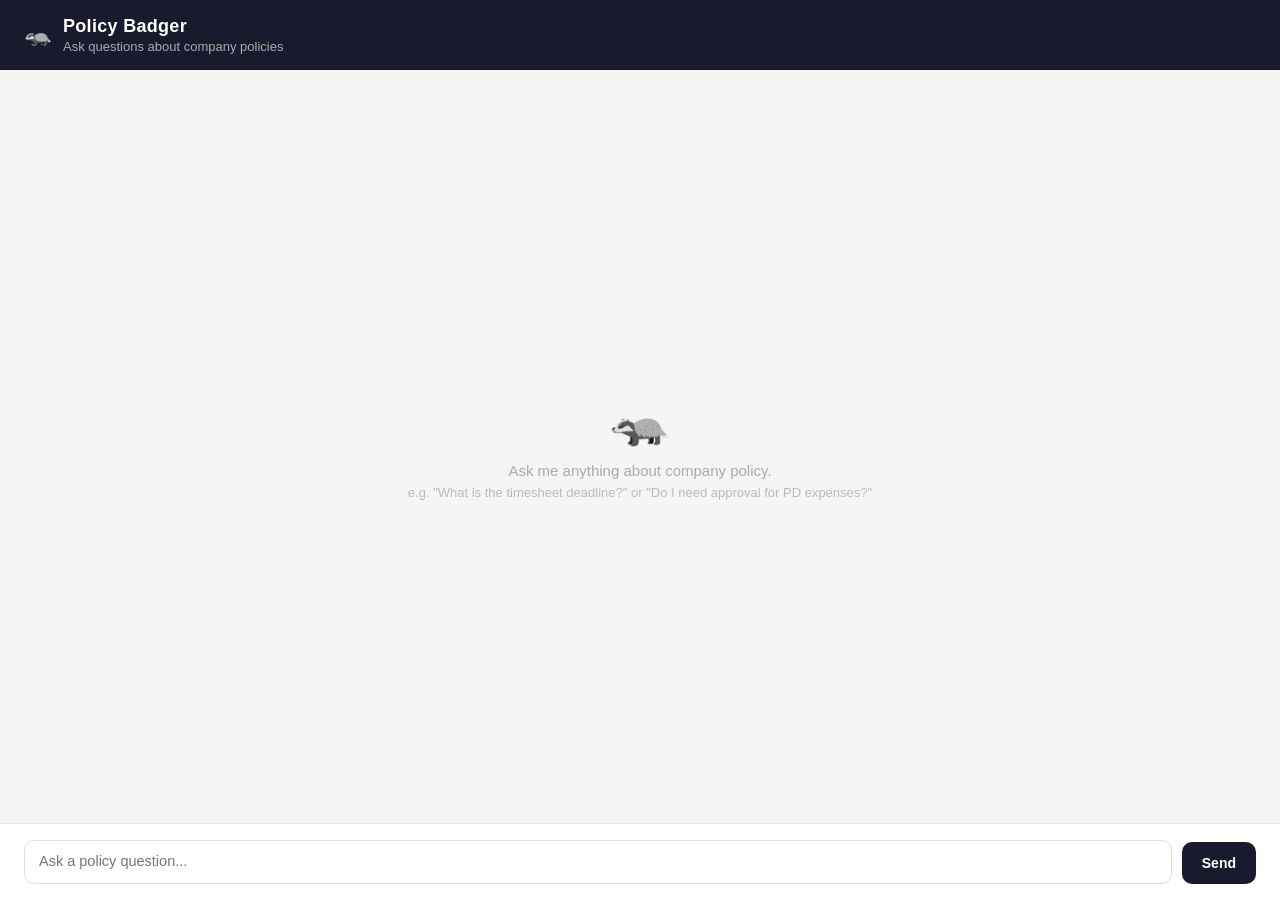
==== public/index.html @ b192db94 "feat: replace Streamlit with minimal FastAPI + HTML chat UI - Remove all old Streamlit/vector-store/" ====
<!DOCTYPE html>
<html lang="en">
<head>
  <meta charset="UTF-8" />
  <meta name="viewport" content="width=device-width, initial-scale=1.0" />
  <title>Policy Badger</title>
  <style>
    *, *::before, *::after { box-sizing: border-box; margin: 0; padding: 0; }

    body {
      font-family: -apple-system, BlinkMacSystemFont, "Segoe UI", Roboto, sans-serif;
      background: #f5f5f5;
      display: flex;
      flex-direction: column;
      height: 100vh;
      color: #1a1a1a;
    }

    header {
      background: #1a1a2e;
      color: #fff;
      padding: 16px 24px;
      display: flex;
      align-items: center;
      gap: 12px;
      flex-shrink: 0;
    }

    header .badge {
      font-size: 22px;
    }

    header h1 {
      font-size: 18px;
      font-weight: 600;
      letter-spacing: 0.3px;
    }

    header p {
      font-size: 13px;
      color: #aaa;
      margin-top: 2px;
    }

    #chat {
      flex: 1;
      overflow-y: auto;
      padding: 24px;
      display: flex;
      flex-direction: column;
      gap: 16px;
    }

    .message {
      max-width: 720px;
      width: fit-content;
      padding: 12px 16px;
      border-radius: 12px;
      font-size: 14.5px;
      line-height: 1.6;
      white-space: pre-wrap;
    }

    .message.user {
      background: #1a1a2e;
      color: #fff;
      align-self: flex-end;
      border-bottom-right-radius: 4px;
    }

    .message.bot {
      background: #fff;
      color: #1a1a1a;
      align-self: flex-start;
      border-bottom-left-radius: 4px;
      box-shadow: 0 1px 3px rgba(0,0,0,0.08);
    }

    .message.bot .meta {
      font-size: 11px;
      color: #999;
      margin-top: 8px;
    }

    .message.error {
      background: #fff0f0;
      color: #c0392b;
      align-self: flex-start;
      border-bottom-left-radius: 4px;
    }

    .thinking {
      background: #fff;
      color: #999;
      align-self: flex-start;
      border-bottom-left-radius: 4px;
      box-shadow: 0 1px 3px rgba(0,0,0,0.08);
      padding: 12px 16px;
      border-radius: 12px;
      font-size: 14px;
      font-style: italic;
      animation: pulse 1.2s ease-in-out infinite;
    }

    @keyframes pulse {
      0%, 100% { opacity: 1; }
      50% { opacity: 0.5; }
    }

    .empty-state {
      margin: auto;
      text-align: center;
      color: #aaa;
    }

    .empty-state .icon { font-size: 48px; margin-bottom: 12px; }
    .empty-state p { font-size: 15px; }
    .empty-state .hint { font-size: 13px; margin-top: 6px; color: #bbb; }

    #input-area {
      flex-shrink: 0;
      background: #fff;
      border-top: 1px solid #e5e5e5;
      padding: 16px 24px;
      display: flex;
      gap: 10px;
      align-items: flex-end;
    }

    #question {
      flex: 1;
      border: 1px solid #ddd;
      border-radius: 10px;
      padding: 10px 14px;
      font-size: 14.5px;
      font-family: inherit;
      resize: none;
      max-height: 140px;
      outline: none;
      transition: border-color 0.15s;
      line-height: 1.5;
    }

    #question:focus { border-color: #1a1a2e; }

    #send {
      background: #1a1a2e;
      color: #fff;
      border: none;
      border-radius: 10px;
      padding: 10px 20px;
      font-size: 14px;
      font-weight: 600;
      cursor: pointer;
      transition: background 0.15s;
      height: 42px;
      white-space: nowrap;
    }

    #send:hover { background: #2d2d5e; }
    #send:disabled { background: #aaa; cursor: not-allowed; }
  </style>
</head>
<body>
  <header>
    <div class="badge">🦡</div>
    <div>
      <h1>Policy Badger</h1>
      <p>Ask questions about company policies</p>
    </div>
  </header>

  <div id="chat">
    <div class="empty-state" id="empty">
      <div class="icon">🦡</div>
      <p>Ask me anything about company policy.</p>
      <p class="hint">e.g. "What is the timesheet deadline?" or "Do I need approval for PD expenses?"</p>
    </div>
  </div>

  <div id="input-area">
    <textarea id="question" rows="1" placeholder="Ask a policy question..." maxlength="1000"></textarea>
    <button id="send" onclick="sendQuestion()">Send</button>
  </div>

  <script>
    const chat = document.getElementById('chat');
    const input = document.getElementById('question');
    const btn = document.getElementById('send');
    const empty = document.getElementById('empty');

    // Auto-resize textarea
    input.addEventListener('input', () => {
      input.style.height = 'auto';
      input.style.height = Math.min(input.scrollHeight, 140) + 'px';
    });

    // Send on Enter (Shift+Enter for newline)
    input.addEventListener('keydown', e => {
      if (e.key === 'Enter' && !e.shiftKey) {
        e.preventDefault();
        sendQuestion();
      }
    });

    function appendMessage(text, type, meta) {
      if (empty) empty.style.display = 'none';
      const div = document.createElement('div');
      div.className = 'message ' + type;
      div.textContent = text;
      if (meta) {
        const m = document.createElement('div');
        m.className = 'meta';
        m.textContent = meta;
        div.appendChild(m);
      }
      chat.appendChild(div);
      chat.scrollTop = chat.scrollHeight;
      return div;
    }

    async function sendQuestion() {
      const q = input.value.trim();
      if (!q) return;

      appendMessage(q, 'user');
      input.value = '';
      input.style.height = 'auto';
      btn.disabled = true;

      const thinking = document.createElement('div');
      thinking.className = 'thinking';
      thinking.textContent = 'Searching policies...';
      chat.appendChild(thinking);
      chat.scrollTop = chat.scrollHeight;

      try {
        const res = await fetch('/ask', {
          method: 'POST',
          headers: { 'Content-Type': 'application/json' },
          body: JSON.stringify({ question: q }),
        });
        const data = await res.json();
        thinking.remove();

        if (data.error) {
          appendMessage('Error: ' + data.error, 'error');
        } else {
          const meta = data.rows_found != null
            ? `${data.rows_found} policy row${data.rows_found !== 1 ? 's' : ''} found`
            : null;
          appendMessage(data.answer, 'bot', meta);
        }
      } catch (err) {
        thinking.remove();
        appendMessage('Could not reach the server. Is it running?', 'error');
      }

      btn.disabled = false;
      input.focus();
    }
  </script>
</body>
</html>
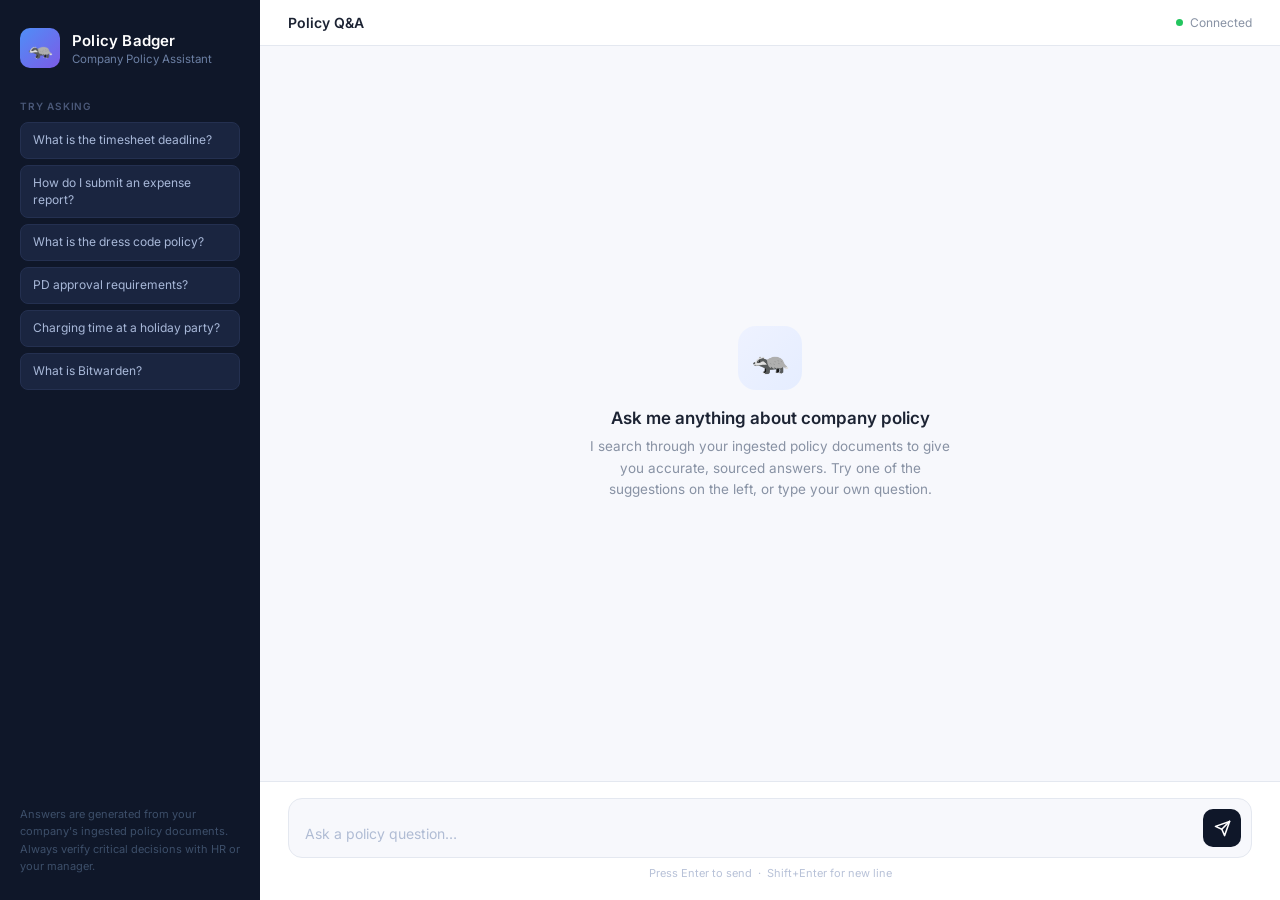
==== commit ea863b4c: "feat: redesign chat UI with sidebar, animations, and polished styling - Two-panel layout: dark navy " ====
--- a/public/index.html
+++ b/public/index.html
@@ -4,261 +4,610 @@
   <meta charset="UTF-8" />
   <meta name="viewport" content="width=device-width, initial-scale=1.0" />
   <title>Policy Badger</title>
+  <link rel="preconnect" href="https://fonts.googleapis.com" />
+  <link rel="preconnect" href="https://fonts.gstatic.com" crossorigin />
+  <link href="https://fonts.googleapis.com/css2?family=Inter:wght@400;500;600&display=swap" rel="stylesheet" />
   <style>
     *, *::before, *::after { box-sizing: border-box; margin: 0; padding: 0; }
 
-    body {
-      font-family: -apple-system, BlinkMacSystemFont, "Segoe UI", Roboto, sans-serif;
-      background: #f5f5f5;
+    :root {
+      --navy:      #0f1729;
+      --navy-mid:  #1a2540;
+      --navy-soft: #243050;
+      --accent:    #4f8ef7;
+      --accent-dim:#3a6fd4;
+      --surface:   #f7f8fc;
+      --card:      #ffffff;
+      --border:    #e4e8f0;
+      --text:      #1c2333;
+      --muted:     #8892a4;
+      --tag-bg:    #eef2ff;
+      --tag-text:  #4f6ef5;
+      --error-bg:  #fff1f1;
+      --error:     #c0392b;
+    }
+
+    html, body {
+      height: 100%;
+      font-family: 'Inter', -apple-system, BlinkMacSystemFont, sans-serif;
+      background: var(--surface);
+      color: var(--text);
+    }
+
+    /* ── LAYOUT ─────────────────────────────── */
+    .shell {
+      display: flex;
+      height: 100vh;
+      overflow: hidden;
+    }
+
+    /* ── SIDEBAR ─────────────────────────────── */
+    .sidebar {
+      width: 260px;
+      flex-shrink: 0;
+      background: var(--navy);
       display: flex;
       flex-direction: column;
-      height: 100vh;
-      color: #1a1a1a;
-    }
-
-    header {
-      background: #1a1a2e;
+      padding: 28px 20px 24px;
+      gap: 32px;
+    }
+
+    .brand {
+      display: flex;
+      align-items: center;
+      gap: 12px;
+    }
+
+    .brand-icon {
+      width: 40px;
+      height: 40px;
+      background: linear-gradient(135deg, #4f8ef7 0%, #7c5be6 100%);
+      border-radius: 10px;
+      display: flex;
+      align-items: center;
+      justify-content: center;
+      font-size: 20px;
+      flex-shrink: 0;
+    }
+
+    .brand-text h1 {
+      font-size: 15px;
+      font-weight: 600;
       color: #fff;
-      padding: 16px 24px;
-      display: flex;
-      align-items: center;
-      gap: 12px;
+      letter-spacing: 0.2px;
+    }
+
+    .brand-text p {
+      font-size: 11.5px;
+      color: #6b7fa3;
+      margin-top: 2px;
+    }
+
+    .sidebar-section-label {
+      font-size: 10px;
+      font-weight: 600;
+      color: #4a5878;
+      letter-spacing: 0.8px;
+      text-transform: uppercase;
+      margin-bottom: 10px;
+    }
+
+    .suggestions {
+      display: flex;
+      flex-direction: column;
+      gap: 6px;
+    }
+
+    .suggestion-btn {
+      background: var(--navy-mid);
+      border: 1px solid #243050;
+      border-radius: 8px;
+      color: #a8b8d8;
+      font-size: 12px;
+      font-family: inherit;
+      padding: 9px 12px;
+      text-align: left;
+      cursor: pointer;
+      line-height: 1.4;
+      transition: background 0.15s, border-color 0.15s, color 0.15s;
+    }
+
+    .suggestion-btn:hover {
+      background: var(--navy-soft);
+      border-color: #364870;
+      color: #d0ddf5;
+    }
+
+    .sidebar-footer {
+      margin-top: auto;
+      font-size: 11px;
+      color: #3d4f6a;
+      line-height: 1.6;
+    }
+
+    /* ── MAIN CHAT AREA ──────────────────────── */
+    .main {
+      flex: 1;
+      display: flex;
+      flex-direction: column;
+      overflow: hidden;
+      background: var(--surface);
+    }
+
+    /* ── TOPBAR ──────────────────────────────── */
+    .topbar {
       flex-shrink: 0;
-    }
-
-    header .badge {
-      font-size: 22px;
-    }
-
-    header h1 {
-      font-size: 18px;
+      background: var(--card);
+      border-bottom: 1px solid var(--border);
+      padding: 14px 28px;
+      display: flex;
+      align-items: center;
+      justify-content: space-between;
+    }
+
+    .topbar-title {
+      font-size: 14px;
       font-weight: 600;
-      letter-spacing: 0.3px;
-    }
-
-    header p {
-      font-size: 13px;
-      color: #aaa;
-      margin-top: 2px;
-    }
-
+      color: var(--text);
+    }
+
+    .status-dot {
+      display: flex;
+      align-items: center;
+      gap: 7px;
+      font-size: 12px;
+      color: var(--muted);
+    }
+
+    .dot {
+      width: 7px;
+      height: 7px;
+      background: #22c55e;
+      border-radius: 50%;
+      animation: breathe 2.5s ease-in-out infinite;
+    }
+
+    @keyframes breathe {
+      0%, 100% { opacity: 1; }
+      50% { opacity: 0.4; }
+    }
+
+    /* ── MESSAGES ────────────────────────────── */
     #chat {
       flex: 1;
       overflow-y: auto;
-      padding: 24px;
+      padding: 32px 28px;
       display: flex;
       flex-direction: column;
-      gap: 16px;
-    }
-
-    .message {
-      max-width: 720px;
-      width: fit-content;
-      padding: 12px 16px;
-      border-radius: 12px;
-      font-size: 14.5px;
-      line-height: 1.6;
-      white-space: pre-wrap;
-    }
-
-    .message.user {
-      background: #1a1a2e;
-      color: #fff;
-      align-self: flex-end;
-      border-bottom-right-radius: 4px;
-    }
-
-    .message.bot {
-      background: #fff;
-      color: #1a1a1a;
-      align-self: flex-start;
-      border-bottom-left-radius: 4px;
-      box-shadow: 0 1px 3px rgba(0,0,0,0.08);
-    }
-
-    .message.bot .meta {
-      font-size: 11px;
-      color: #999;
-      margin-top: 8px;
-    }
-
-    .message.error {
-      background: #fff0f0;
-      color: #c0392b;
-      align-self: flex-start;
-      border-bottom-left-radius: 4px;
-    }
-
-    .thinking {
-      background: #fff;
-      color: #999;
-      align-self: flex-start;
-      border-bottom-left-radius: 4px;
-      box-shadow: 0 1px 3px rgba(0,0,0,0.08);
-      padding: 12px 16px;
-      border-radius: 12px;
-      font-size: 14px;
-      font-style: italic;
-      animation: pulse 1.2s ease-in-out infinite;
-    }
-
-    @keyframes pulse {
-      0%, 100% { opacity: 1; }
-      50% { opacity: 0.5; }
-    }
-
+      gap: 20px;
+      scroll-behavior: smooth;
+    }
+
+    #chat::-webkit-scrollbar { width: 5px; }
+    #chat::-webkit-scrollbar-track { background: transparent; }
+    #chat::-webkit-scrollbar-thumb { background: #d0d7e6; border-radius: 10px; }
+
+    /* Empty state */
     .empty-state {
       margin: auto;
       text-align: center;
-      color: #aaa;
-    }
-
-    .empty-state .icon { font-size: 48px; margin-bottom: 12px; }
-    .empty-state p { font-size: 15px; }
-    .empty-state .hint { font-size: 13px; margin-top: 6px; color: #bbb; }
-
+      max-width: 380px;
+    }
+
+    .empty-icon {
+      width: 64px;
+      height: 64px;
+      background: linear-gradient(135deg, #eef2ff 0%, #e5edff 100%);
+      border-radius: 18px;
+      display: flex;
+      align-items: center;
+      justify-content: center;
+      font-size: 30px;
+      margin: 0 auto 18px;
+    }
+
+    .empty-state h2 {
+      font-size: 17px;
+      font-weight: 600;
+      color: var(--text);
+      margin-bottom: 8px;
+    }
+
+    .empty-state p {
+      font-size: 13.5px;
+      color: var(--muted);
+      line-height: 1.6;
+    }
+
+    /* Message rows */
+    .message-row {
+      display: flex;
+      gap: 12px;
+      animation: fadeUp 0.2s ease both;
+    }
+
+    @keyframes fadeUp {
+      from { opacity: 0; transform: translateY(8px); }
+      to   { opacity: 1; transform: translateY(0); }
+    }
+
+    .message-row.user {
+      flex-direction: row-reverse;
+    }
+
+    .avatar {
+      width: 32px;
+      height: 32px;
+      border-radius: 8px;
+      flex-shrink: 0;
+      display: flex;
+      align-items: center;
+      justify-content: center;
+      font-size: 15px;
+      margin-top: 2px;
+    }
+
+    .avatar.bot-avatar {
+      background: linear-gradient(135deg, #4f8ef7 0%, #7c5be6 100%);
+    }
+
+    .avatar.user-avatar {
+      background: var(--navy-soft);
+      font-size: 13px;
+      color: #a8b8d8;
+    }
+
+    .bubble {
+      max-width: 620px;
+      padding: 13px 17px;
+      border-radius: 14px;
+      font-size: 14px;
+      line-height: 1.7;
+      white-space: pre-wrap;
+      word-break: break-word;
+    }
+
+    .message-row.bot .bubble {
+      background: var(--card);
+      color: var(--text);
+      border-radius: 4px 14px 14px 14px;
+      box-shadow: 0 1px 4px rgba(0,0,0,0.06), 0 0 0 1px var(--border);
+    }
+
+    .message-row.user .bubble {
+      background: var(--navy);
+      color: #e8edf8;
+      border-radius: 14px 4px 14px 14px;
+    }
+
+    .message-row.error .bubble {
+      background: var(--error-bg);
+      color: var(--error);
+      border-radius: 4px 14px 14px 14px;
+      box-shadow: 0 1px 4px rgba(0,0,0,0.06);
+    }
+
+    .bubble-meta {
+      display: flex;
+      align-items: center;
+      gap: 6px;
+      margin-top: 10px;
+      padding-top: 10px;
+      border-top: 1px solid var(--border);
+    }
+
+    .meta-tag {
+      background: var(--tag-bg);
+      color: var(--tag-text);
+      font-size: 11px;
+      font-weight: 500;
+      padding: 3px 9px;
+      border-radius: 20px;
+    }
+
+    /* Typing indicator */
+    .typing-row {
+      display: flex;
+      align-items: flex-start;
+      gap: 12px;
+      animation: fadeUp 0.2s ease both;
+    }
+
+    .typing-bubble {
+      background: var(--card);
+      box-shadow: 0 1px 4px rgba(0,0,0,0.06), 0 0 0 1px var(--border);
+      border-radius: 4px 14px 14px 14px;
+      padding: 14px 18px;
+      display: flex;
+      gap: 5px;
+      align-items: center;
+    }
+
+    .typing-dot {
+      width: 7px;
+      height: 7px;
+      background: #b0bcd4;
+      border-radius: 50%;
+      animation: bounce 1.2s ease-in-out infinite;
+    }
+
+    .typing-dot:nth-child(2) { animation-delay: 0.15s; }
+    .typing-dot:nth-child(3) { animation-delay: 0.3s; }
+
+    @keyframes bounce {
+      0%, 60%, 100% { transform: translateY(0); }
+      30% { transform: translateY(-6px); }
+    }
+
+    /* ── INPUT AREA ──────────────────────────── */
     #input-area {
       flex-shrink: 0;
-      background: #fff;
-      border-top: 1px solid #e5e5e5;
-      padding: 16px 24px;
-      display: flex;
+      background: var(--card);
+      border-top: 1px solid var(--border);
+      padding: 16px 28px 20px;
+    }
+
+    .input-wrap {
+      display: flex;
+      align-items: flex-end;
       gap: 10px;
-      align-items: flex-end;
+      background: var(--surface);
+      border: 1.5px solid var(--border);
+      border-radius: 14px;
+      padding: 10px 10px 10px 16px;
+      transition: border-color 0.15s, box-shadow 0.15s;
+    }
+
+    .input-wrap:focus-within {
+      border-color: var(--accent);
+      box-shadow: 0 0 0 3px rgba(79,142,247,0.12);
     }
 
     #question {
       flex: 1;
-      border: 1px solid #ddd;
-      border-radius: 10px;
-      padding: 10px 14px;
-      font-size: 14.5px;
+      border: none;
+      background: transparent;
+      font-size: 14px;
       font-family: inherit;
       resize: none;
       max-height: 140px;
       outline: none;
-      transition: border-color 0.15s;
-      line-height: 1.5;
-    }
-
-    #question:focus { border-color: #1a1a2e; }
+      color: var(--text);
+      line-height: 1.55;
+      padding: 2px 0;
+    }
+
+    #question::placeholder { color: #b0bcd4; }
 
     #send {
-      background: #1a1a2e;
+      width: 38px;
+      height: 38px;
+      background: var(--navy);
       color: #fff;
       border: none;
       border-radius: 10px;
-      padding: 10px 20px;
-      font-size: 14px;
-      font-weight: 600;
       cursor: pointer;
-      transition: background 0.15s;
-      height: 42px;
-      white-space: nowrap;
-    }
-
-    #send:hover { background: #2d2d5e; }
-    #send:disabled { background: #aaa; cursor: not-allowed; }
+      flex-shrink: 0;
+      display: flex;
+      align-items: center;
+      justify-content: center;
+      transition: background 0.15s, transform 0.1s;
+    }
+
+    #send:hover { background: var(--accent-dim); }
+    #send:active { transform: scale(0.93); }
+    #send:disabled { background: #d0d7e6; cursor: not-allowed; transform: none; }
+
+    #send svg { width: 17px; height: 17px; }
+
+    .input-hint {
+      font-size: 11px;
+      color: #b8c2d8;
+      margin-top: 8px;
+      text-align: center;
+    }
   </style>
 </head>
 <body>
-  <header>
-    <div class="badge">🦡</div>
+<div class="shell">
+
+  <!-- ── SIDEBAR ── -->
+  <aside class="sidebar">
+    <div class="brand">
+      <div class="brand-icon">🦡</div>
+      <div class="brand-text">
+        <h1>Policy Badger</h1>
+        <p>Company Policy Assistant</p>
+      </div>
+    </div>
+
     <div>
-      <h1>Policy Badger</h1>
-      <p>Ask questions about company policies</p>
+      <div class="sidebar-section-label">Try asking</div>
+      <div class="suggestions">
+        <button class="suggestion-btn" onclick="ask('What is the deadline for submitting timesheets?')">What is the timesheet deadline?</button>
+        <button class="suggestion-btn" onclick="ask('How do I submit an expense report?')">How do I submit an expense report?</button>
+        <button class="suggestion-btn" onclick="ask('What is the dress code policy?')">What is the dress code policy?</button>
+        <button class="suggestion-btn" onclick="ask('Do I need approval for professional development?')">PD approval requirements?</button>
+        <button class="suggestion-btn" onclick="ask('How should time at a company holiday party be charged?')">Charging time at a holiday party?</button>
+        <button class="suggestion-btn" onclick="ask('What is Bitwarden and why do we use it?')">What is Bitwarden?</button>
+      </div>
     </div>
-  </header>
-
-  <div id="chat">
-    <div class="empty-state" id="empty">
-      <div class="icon">🦡</div>
-      <p>Ask me anything about company policy.</p>
-      <p class="hint">e.g. "What is the timesheet deadline?" or "Do I need approval for PD expenses?"</p>
+
+    <div class="sidebar-footer">
+      Answers are generated from your company's ingested policy documents. Always verify critical decisions with HR or your manager.
     </div>
+  </aside>
+
+  <!-- ── MAIN ── -->
+  <div class="main">
+
+    <!-- Topbar -->
+    <div class="topbar">
+      <span class="topbar-title">Policy Q&amp;A</span>
+      <div class="status-dot">
+        <div class="dot"></div>
+        <span>Connected</span>
+      </div>
+    </div>
+
+    <!-- Messages -->
+    <div id="chat">
+      <div class="empty-state" id="empty">
+        <div class="empty-icon">🦡</div>
+        <h2>Ask me anything about company policy</h2>
+        <p>I search through your ingested policy documents to give you accurate, sourced answers. Try one of the suggestions on the left, or type your own question.</p>
+      </div>
+    </div>
+
+    <!-- Input -->
+    <div id="input-area">
+      <div class="input-wrap">
+        <textarea id="question" rows="1" placeholder="Ask a policy question…" maxlength="1000"></textarea>
+        <button id="send" onclick="sendQuestion()" title="Send">
+          <svg viewBox="0 0 24 24" fill="none" stroke="currentColor" stroke-width="2.2" stroke-linecap="round" stroke-linejoin="round">
+            <line x1="22" y1="2" x2="11" y2="13"></line>
+            <polygon points="22 2 15 22 11 13 2 9 22 2"></polygon>
+          </svg>
+        </button>
+      </div>
+      <div class="input-hint">Press Enter to send &nbsp;·&nbsp; Shift+Enter for new line</div>
+    </div>
+
   </div>
-
-  <div id="input-area">
-    <textarea id="question" rows="1" placeholder="Ask a policy question..." maxlength="1000"></textarea>
-    <button id="send" onclick="sendQuestion()">Send</button>
-  </div>
-
-  <script>
-    const chat = document.getElementById('chat');
-    const input = document.getElementById('question');
-    const btn = document.getElementById('send');
-    const empty = document.getElementById('empty');
-
-    // Auto-resize textarea
-    input.addEventListener('input', () => {
-      input.style.height = 'auto';
-      input.style.height = Math.min(input.scrollHeight, 140) + 'px';
-    });
-
-    // Send on Enter (Shift+Enter for newline)
-    input.addEventListener('keydown', e => {
-      if (e.key === 'Enter' && !e.shiftKey) {
-        e.preventDefault();
-        sendQuestion();
+</div>
+
+<script>
+  const chat  = document.getElementById('chat');
+  const input = document.getElementById('question');
+  const btn   = document.getElementById('send');
+  const empty = document.getElementById('empty');
+
+  // Auto-resize textarea
+  input.addEventListener('input', () => {
+    input.style.height = 'auto';
+    input.style.height = Math.min(input.scrollHeight, 140) + 'px';
+  });
+
+  input.addEventListener('keydown', e => {
+    if (e.key === 'Enter' && !e.shiftKey) {
+      e.preventDefault();
+      sendQuestion();
+    }
+  });
+
+  function ask(text) {
+    input.value = text;
+    input.dispatchEvent(new Event('input'));
+    sendQuestion();
+  }
+
+  function hideEmpty() {
+    if (empty) empty.style.display = 'none';
+  }
+
+  function appendUser(text) {
+    hideEmpty();
+    const row = document.createElement('div');
+    row.className = 'message-row user';
+    row.innerHTML = `
+      <div class="avatar user-avatar">You</div>
+      <div class="bubble">${escHtml(text)}</div>`;
+    chat.appendChild(row);
+    scrollDown();
+  }
+
+  function appendBot(text, rowsFound) {
+    hideEmpty();
+    const row = document.createElement('div');
+    row.className = 'message-row bot';
+
+    let metaHtml = '';
+    if (rowsFound != null) {
+      metaHtml = `<div class="bubble-meta">
+        <span class="meta-tag">${rowsFound} policy record${rowsFound !== 1 ? 's' : ''} matched</span>
+      </div>`;
+    }
+
+    row.innerHTML = `
+      <div class="avatar bot-avatar">🦡</div>
+      <div class="bubble">${escHtml(text)}${metaHtml}</div>`;
+    chat.appendChild(row);
+    scrollDown();
+  }
+
+  function appendError(text) {
+    hideEmpty();
+    const row = document.createElement('div');
+    row.className = 'message-row error';
+    row.innerHTML = `
+      <div class="avatar bot-avatar">🦡</div>
+      <div class="bubble">${escHtml(text)}</div>`;
+    chat.appendChild(row);
+    scrollDown();
+  }
+
+  function addTyping() {
+    const row = document.createElement('div');
+    row.className = 'typing-row';
+    row.id = 'typing';
+    row.innerHTML = `
+      <div class="avatar bot-avatar">🦡</div>
+      <div class="typing-bubble">
+        <div class="typing-dot"></div>
+        <div class="typing-dot"></div>
+        <div class="typing-dot"></div>
+      </div>`;
+    chat.appendChild(row);
+    scrollDown();
+    return row;
+  }
+
+  function scrollDown() {
+    chat.scrollTop = chat.scrollHeight;
+  }
+
+  function escHtml(str) {
+    return str
+      .replace(/&/g, '&amp;')
+      .replace(/</g, '&lt;')
+      .replace(/>/g, '&gt;')
+      .replace(/"/g, '&quot;')
+      .replace(/\n/g, '<br>');
+  }
+
+  async function sendQuestion() {
+    const q = input.value.trim();
+    if (!q || btn.disabled) return;
+
+    appendUser(q);
+    input.value = '';
+    input.style.height = 'auto';
+    btn.disabled = true;
+
+    const typing = addTyping();
+
+    try {
+      const res = await fetch('/ask', {
+        method: 'POST',
+        headers: { 'Content-Type': 'application/json' },
+        body: JSON.stringify({ question: q }),
+      });
+      const data = await res.json();
+      typing.remove();
+
+      if (data.error) {
+        appendError('Error: ' + data.error);
+      } else {
+        appendBot(data.answer, data.rows_found);
       }
-    });
-
-    function appendMessage(text, type, meta) {
-      if (empty) empty.style.display = 'none';
-      const div = document.createElement('div');
-      div.className = 'message ' + type;
-      div.textContent = text;
-      if (meta) {
-        const m = document.createElement('div');
-        m.className = 'meta';
-        m.textContent = meta;
-        div.appendChild(m);
-      }
-      chat.appendChild(div);
-      chat.scrollTop = chat.scrollHeight;
-      return div;
-    }
-
-    async function sendQuestion() {
-      const q = input.value.trim();
-      if (!q) return;
-
-      appendMessage(q, 'user');
-      input.value = '';
-      input.style.height = 'auto';
-      btn.disabled = true;
-
-      const thinking = document.createElement('div');
-      thinking.className = 'thinking';
-      thinking.textContent = 'Searching policies...';
-      chat.appendChild(thinking);
-      chat.scrollTop = chat.scrollHeight;
-
-      try {
-        const res = await fetch('/ask', {
-          method: 'POST',
-          headers: { 'Content-Type': 'application/json' },
-          body: JSON.stringify({ question: q }),
-        });
-        const data = await res.json();
-        thinking.remove();
-
-        if (data.error) {
-          appendMessage('Error: ' + data.error, 'error');
-        } else {
-          const meta = data.rows_found != null
-            ? `${data.rows_found} policy row${data.rows_found !== 1 ? 's' : ''} found`
-            : null;
-          appendMessage(data.answer, 'bot', meta);
-        }
-      } catch (err) {
-        thinking.remove();
-        appendMessage('Could not reach the server. Is it running?', 'error');
-      }
-
-      btn.disabled = false;
-      input.focus();
-    }
-  </script>
+    } catch {
+      typing.remove();
+      appendError('Could not reach the server. Make sure it is running.');
+    }
+
+    btn.disabled = false;
+    input.focus();
+  }
+</script>
 </body>
 </html>
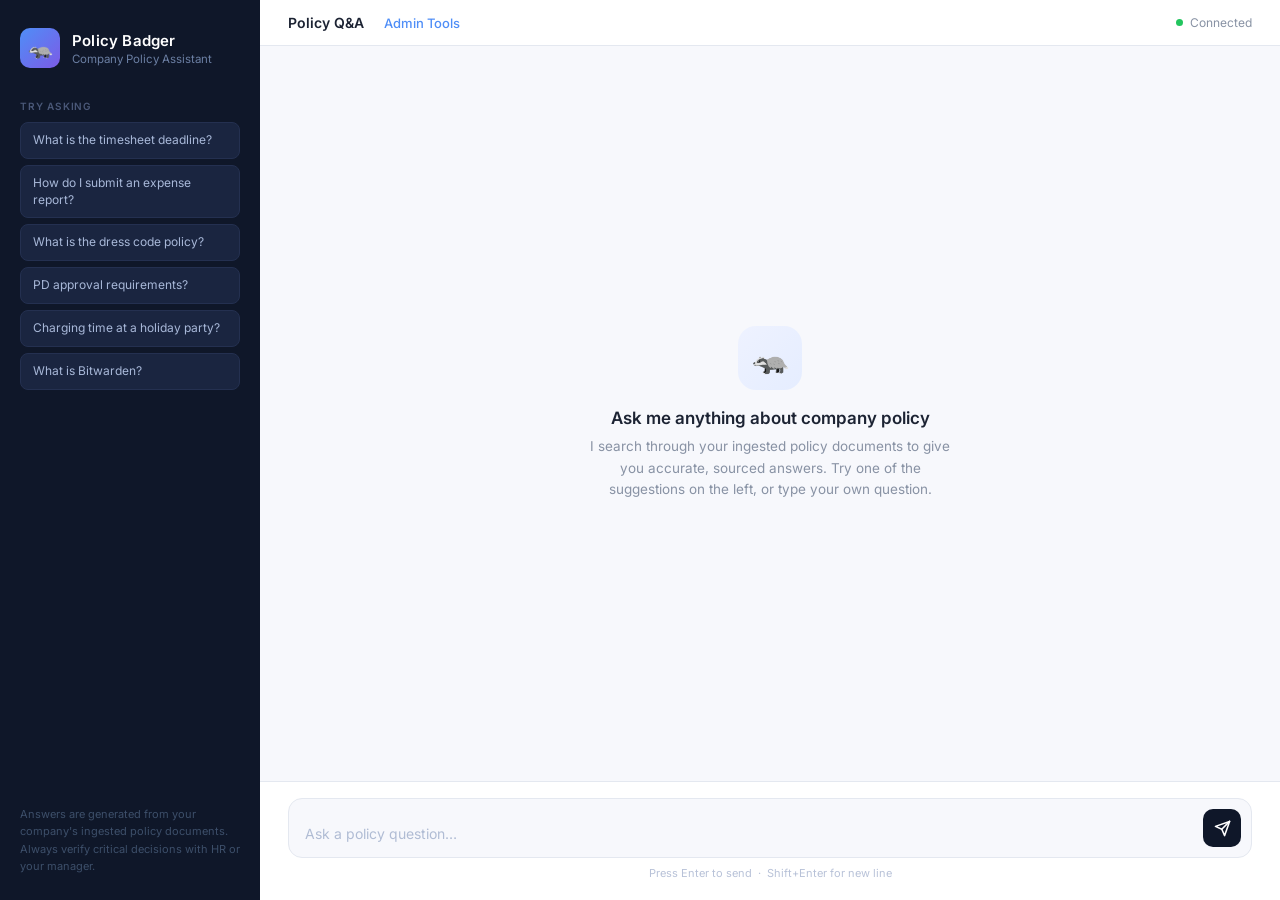
==== commit d846d4a1: "Add admin policy submission UI" ====
--- a/public/index.html
+++ b/public/index.html
@@ -443,7 +443,10 @@
 
     <!-- Topbar -->
     <div class="topbar">
-      <span class="topbar-title">Policy Q&amp;A</span>
+      <div style="display: flex; gap: 20px; align-items: center;">
+        <span class="topbar-title">Policy Q&amp;A</span>
+        <a href="/admin" style="font-size: 13px; color: var(--accent); text-decoration: none; font-weight: 500;">Admin Tools</a>
+      </div>
       <div class="status-dot">
         <div class="dot"></div>
         <span>Connected</span>
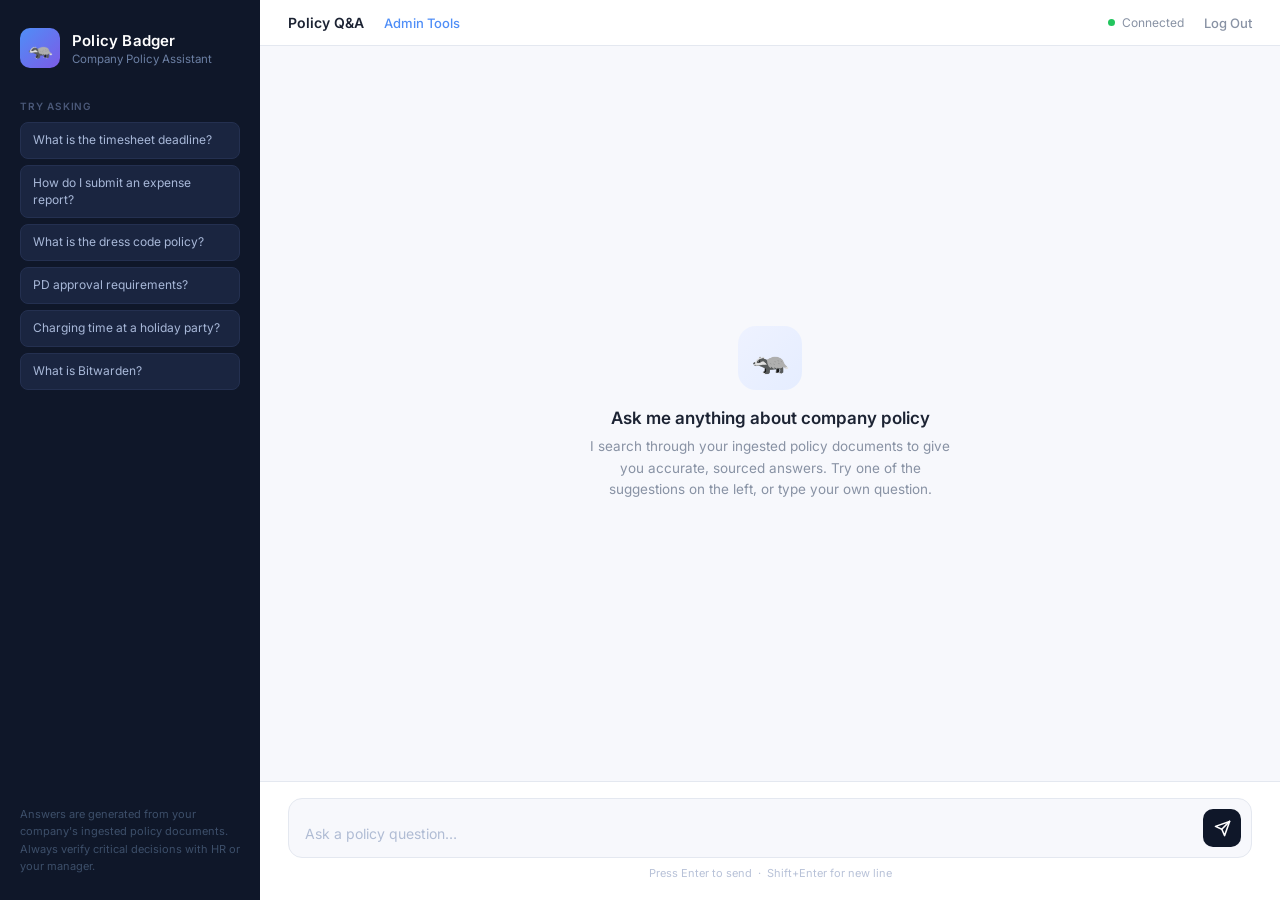
==== commit 0d16ad1f: "feat: add logout button" ====
--- a/public/index.html
+++ b/public/index.html
@@ -447,9 +447,12 @@
         <span class="topbar-title">Policy Q&amp;A</span>
         <a href="/admin" style="font-size: 13px; color: var(--accent); text-decoration: none; font-weight: 500;">Admin Tools</a>
       </div>
-      <div class="status-dot">
-        <div class="dot"></div>
-        <span>Connected</span>
+      <div style="display: flex; gap: 20px; align-items: center;">
+        <div class="status-dot">
+          <div class="dot"></div>
+          <span>Connected</span>
+        </div>
+        <a href="/logout" style="font-size: 13px; color: var(--muted); text-decoration: none; font-weight: 500;">Log Out</a>
       </div>
     </div>
 
